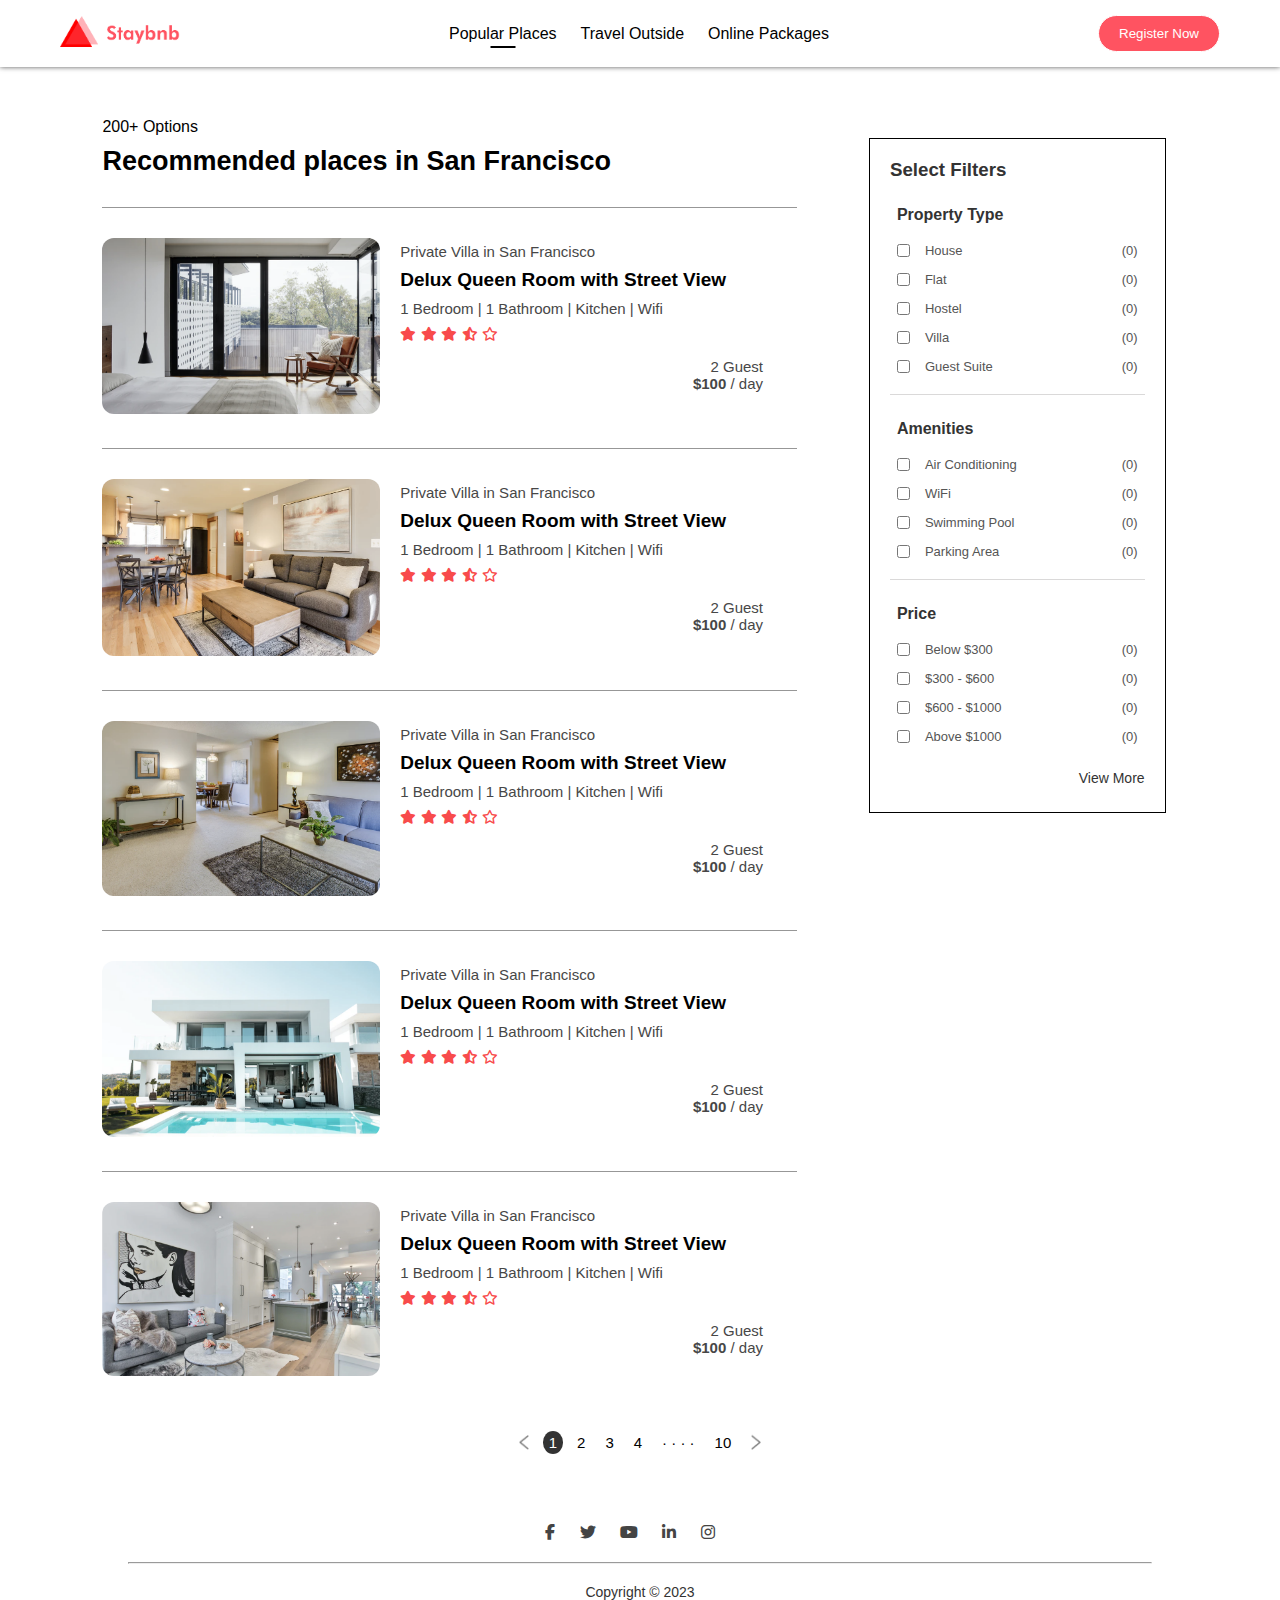
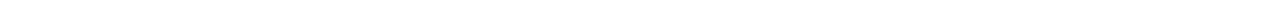
==== listing.html @ f9a523e5 "Added home listing page" ====
<!DOCTYPE html>
<head>
    <meta name="viewport" content="width=device-width, initial-scale=1.0">
    <title>Staybnb</title>
    <link rel="stylesheet" href="style.css">
    <link rel="stylesheet" href="https://cdnjs.cloudflare.com/ajax/libs/font-awesome/6.4.2/css/all.min.css">
</head>
<body>
    <div class="container">

            <nav id="navbar" class="navbar-white">
                <a href="" class="logo"><img src="images/logo-red.png"></a>
                <ul class="flex">
                    <li><a href="" class="active">Popular Places</a></li>
                    <li><a href="">Travel Outside</a></li>
                    <li><a href="">Online Packages</a></li>
                </ul>
                <a href=""><button class="register-btn">Register Now</button></a>
                <i class="fa-solid fa-bars menu-icon" onclick="toggleMenu()"></i>
            </nav>  
            <div class="listing">
                <div class="left">
                    <p>200+ Options</p>
                    <h1>Recommended places in San Francisco</h1>
                    <div class="house">
                        <div class="house-img">
                            <img src="images/house-5.png">
                        </div>
                        <div class="house-info">
                            <p>Private Villa in San Francisco</p>
                            <h2>Delux Queen Room with Street View</h2>
                            <p>1 Bedroom | 1 Bathroom | Kitchen | Wifi</p>
                            <i class="fa-solid fa-star"></i>
                            <i class="fa-solid fa-star"></i>
                            <i class="fa-solid fa-star"></i>
                            <i class="fa-solid fa-star-half-stroke"></i>
                            <i class="fa-regular fa-star"></i>
                            <div class="info-price">
                                <p>2 Guest</p>
                                <p><strong>$100</strong> / day</p>
                            </div>
                        </div>
                    </div>
                    <div class="house">
                        <div class="house-img">
                            <img src="images/house-2.png">
                        </div>
                        <div class="house-info">
                            <p>Private Villa in San Francisco</p>
                            <h2>Delux Queen Room with Street View</h2>
                            <p>1 Bedroom | 1 Bathroom | Kitchen | Wifi</p>
                            <i class="fa-solid fa-star"></i>
                            <i class="fa-solid fa-star"></i>
                            <i class="fa-solid fa-star"></i>
                            <i class="fa-solid fa-star-half-stroke"></i>
                            <i class="fa-regular fa-star"></i>
                            <div class="info-price">
                                <p>2 Guest</p>
                                <p><strong>$100</strong> / day</p>
                            </div>
                        </div>
                    </div>
                    <div class="house">
                        <div class="house-img">
                            <img src="images/house-3.png">
                        </div>
                        <div class="house-info">
                            <p>Private Villa in San Francisco</p>
                            <h2>Delux Queen Room with Street View</h2>
                            <p>1 Bedroom | 1 Bathroom | Kitchen | Wifi</p>
                            <i class="fa-solid fa-star"></i>
                            <i class="fa-solid fa-star"></i>
                            <i class="fa-solid fa-star"></i>
                            <i class="fa-solid fa-star-half-stroke"></i>
                            <i class="fa-regular fa-star"></i>
                            <div class="info-price">
                                <p>2 Guest</p>
                                <p><strong>$100</strong> / day</p>
                            </div>
                        </div>
                    </div>
                    <div class="house">
                        <div class="house-img">
                            <img src="images/house-4.png">
                        </div>
                        <div class="house-info">
                            <p>Private Villa in San Francisco</p>
                            <h2>Delux Queen Room with Street View</h2>
                            <p>1 Bedroom | 1 Bathroom | Kitchen | Wifi</p>
                            <i class="fa-solid fa-star"></i>
                            <i class="fa-solid fa-star"></i>
                            <i class="fa-solid fa-star"></i>
                            <i class="fa-solid fa-star-half-stroke"></i>
                            <i class="fa-regular fa-star"></i>
                            <div class="info-price">
                                <p>2 Guest</p>
                                <p><strong>$100</strong> / day</p>
                            </div>
                        </div>
                    </div>
                    <div class="house">
                        <div class="house-img">
                            <img src="images/house-1.png">
                        </div>
                        <div class="house-info">
                            <p>Private Villa in San Francisco</p>
                            <h2>Delux Queen Room with Street View</h2>
                            <p>1 Bedroom | 1 Bathroom | Kitchen | Wifi</p>
                            <i class="fa-solid fa-star"></i>
                            <i class="fa-solid fa-star"></i>
                            <i class="fa-solid fa-star"></i>
                            <i class="fa-solid fa-star-half-stroke"></i>
                            <i class="fa-regular fa-star"></i>
                            <div class="info-price">
                                <p>2 Guest</p>
                                <p><strong>$100</strong> / day</p>
                            </div>
                        </div>
                    </div>
                </div>
                <div class="right">
                    <div class="filters">
                        <h3>Select Filters</h3>
                        <div class="filter-section">
                            <h4>Property Type</h4>
                            <div class="filter-item">
                                <input type="checkbox">  <label>House</label>  <span>(0)</span>
                            </div>
                            <div class="filter-item">
                                <input type="checkbox">  <label>Flat</label>  <span>(0)</span>
                            </div>
                            <div class="filter-item">
                                <input type="checkbox">  <label>Hostel</label>  <span>(0)</span>
                            </div>
                            <div class="filter-item">
                                <input type="checkbox">  <label>Villa</label>  <span>(0)</span>
                            </div>
                            <div class="filter-item">
                                <input type="checkbox">  <label>Guest Suite</label>  <span>(0)</span>
                            </div>
                        </div>
                        <div class="filter-section">
                            <h4>Amenities</h4>
                            <div class="filter-item">
                                <input type="checkbox">  <label>Air Conditioning</label>  <span>(0)</span>
                            </div>
                            <div class="filter-item">
                                <input type="checkbox">  <label>WiFi</label>  <span>(0)</span>
                            </div>
                            <div class="filter-item">
                                <input type="checkbox">  <label>Swimming Pool</label>  <span>(0)</span>
                            </div>
                            <div class="filter-item">
                                <input type="checkbox">  <label>Parking Area</label>  <span>(0)</span>
                            </div>
                        </div>
                        <div class="filter-section last">
                            <h4>Price</h4>
                            <div class="filter-item">
                                <input type="checkbox">  <label>Below $300</label>  <span>(0)</span>
                            </div>
                            <div class="filter-item">
                                <input type="checkbox">  <label>$300 - $600</label>  <span>(0)</span>
                            </div>
                            <div class="filter-item">
                                <input type="checkbox">  <label>$600 - $1000</label>  <span>(0)</span>
                            </div>
                            <div class="filter-item">
                                <input type="checkbox">  <label>Above $1000</label>  <span>(0)</span>
                            </div>
                        </div>
                        <div class="view-more">
                            <a href="">View More</a>
                        </div>
                    </div>
                </div>
            </div> 
            <div class="pagination">
                <img src="images/arrow.png">
                <span class="page-active">1</span>
                <span>2</span>
                <span>3</span>
                <span>4</span>
                <span>&middot; &middot; &middot; &middot;</span>
                <span>10</span>
                <img src="images/arrow.png" class="right-arrow">
            </div>         

        <footer>
                <a href=""><i class="fa-brands fa-facebook-f"></i></a>
                <a href="#"><i class="fa-brands fa-twitter"></i></a>
                <a href="#"><i class="fa-brands fa-youtube"></i></a>
                <a href="#"><i class="fa-brands fa-linkedin-in"></i></a>
                <a href="#"><i class="fa-brands fa-instagram"></i></a>
            <hr>
            <p>Copyright &copy 2023</p>
        </footer>
        
    </div>

    <script>
        var navbar = document.getElementById("navbar");
        function toggleMenu(){
            navbar.classList.toggle("hidemenu");
        }
    </script>
</body>
</html>
---- style.css ----
*{
    margin: 0;
    padding: 0;
    box-sizing: border-box;
    font-family: 'poppins', sans-serif;
}
.top-section{
    background-image: linear-gradient(rgba(0,0,0,0.3), rgba(0,0,0,0.4)), url("images/banner.png");
    background-attachment: fixed;
    background-size: cover;
    background-position: center;
    min-height: 100vh;
    width: 100%;
    position: relative;
}
.flex{
    display: flex;
    align-items: center;
    justify-content: space-between;
}
nav{
    padding: 15px 60px;
    display: flex;
    align-items: center;
    justify-content: space-between;
    z-index: 30;
}
nav img{
    width: 120px;
}
nav ul{
    width: 380px;
    list-style: none;
}
nav ul li a{
    text-decoration: none;
    font-size: 16px;
    color: #fff;
}
.active{
    position: relative;
}
.active::before{
    content: '';
    position: absolute;
    left: 50%;
    bottom: -6px;
    height: 2px;
    width: 25px;
    transform: translate(-50%);
    background-color: #fff;
}
nav .menu-icon{
    display: none;
}
nav .register-btn{
    background-color: #fff;
    border: none;
    border-radius: 20px;
    padding: 10px 20px;
    text-decoration: none;
    cursor: pointer;
}
.middle{
    position: absolute;
    top: 60%;
    left: 50%;
    transform: translate(-50%, -50%);
}
.middle h1{
    font-size: 38px;
    color: #fff;
    text-align-last: center;
}
.form-section{
    background-color: #e9e2e2;
    border-radius: 30px;
    padding: 9px 10px 9px 25px;
    margin-top: 40px;
}
.form-section label{
    font-weight: bold;
    font-size: 13px;
}
.form-section input{
    border: none;
    outline: none;
    background: transparent;
}
.form-section input::placeholder{
    font-size: 12px;
}
.form-section form div{
    width: 20%;
    margin-right: 2%;
    border-right: 1px grey solid;
}
.form-section form div:last-of-type{
    border-right: none;
}
.form-section button{
    border-radius: 50%;
    background-color: #ff5361;
    padding: 12px 12px 8px;
    border: none;
    cursor: pointer;
}
.form-section button img{
    width: 15px;
}

/* ------ bottom section ------ */

.bottom-section{
    padding: 2% 5%;
}
.top-section h2, .bottom-section h2{
    margin-bottom: 22px;
    margin-top: 10px;
    font-weight: 300;
}
.exclusives{
    margin-top: 10px;
}
.exclusive-images{
    display: grid;
    grid-template-columns: repeat(auto-fit, minmax(200px, 1fr));
    gap: 25px 20px;
}
.exclusive-images .ex-img{
    min-width: 200px;
    border-radius: 10px;
}
.exclusive-images img{
    width: 100%;
}
.exclusive-images div{
    position: relative;
}
.exclusive-images div span{
    position: absolute;
    top: 50%;
    left: 50%;
    transform: translate(-50%, -50%);
    color: #fff;
}
.trending-places{
    margin-top: 40px;
}
.trending-images{
    display: flex;
    align-items: center;
    justify-content: space-between;
}
.trending-images div img{
    width: 95%;
    border-radius: 10px;
}
.trending-images div p{
    font-size: 15px;
    font-weight: bold;
    margin-top: 10px;
}
.sharing{
    margin-top: 60px;
    background-image: linear-gradient(to right, rgba(0,0,0,0.8), rgba(0,0,0,0.3), transparent), url(images/banner-2.png);
    background-size: cover;
    background-position: center;
    background-attachment: fixed;
    padding: 95px 60px;
    border-radius: 10px;
    color: #fff;
}
.sharing-text h1{
    font-weight: 300;
    letter-spacing: 1px;
}
.sharing-text p{
    font-size: 14px;
    padding: 15px 0px;
}
.sharing-btn{
    background-color: #ff5361;
    color: #fff;
    padding: 10px 20px;
    margin-top: 10px;
    border: none;
    border-radius: 10px;
}
.travel-stories{
    margin-top: 40px;
}
.travel-images{
    display: flex;
    align-items: center;
    justify-content: space-between;
}
.travel-images div{
    position: relative;
    width: 31%;
    border-radius: 50%;
}
.travel-images div img{
    width: 100%;
    border-radius: 60%;
}
.travel-images div:hover img{
    opacity: 0.9;
}
.travel-images div span{
    position: absolute;
    top: 50%;
    left: 50%;
    transform: translate(-50%, -50%);
    width: 75%;
    text-align: center;
    color: #fff;
    font-size: 18px;
}
.travellers-btn{
    margin: 60px 0px 50px 42%;
    padding: 12px 35px;
    border: none;
    border-radius: 20px;
    background-color: #ff5361;
    color: #fff;
    font-size: 15px;
}
.about{
    text-align: center;
    padding: 0px 15%;
    margin-bottom: 40px;
    color: #333;
}
.about p{
    font-size: 15px;
}

/*------ footer ------ */
footer{
    text-align: center;
}
footer a{
    color: #444;
    margin-right: 20px;
}
footer hr{
    margin: 20px auto;
    width: 80%;
}
footer p{
    font-size: 14px;
    text-align: center;
    color: #333;
    margin-bottom: 20px;
}

/*------ mobile view ------*/
@media only screen and (max-width: 600px){
    nav{
        background-color: black;
        padding: 15px 30px;
        border-radius: 3px;
        display: inline-block;
        position: fixed;
        z-index: 20;
        text-align: right;
        width: 100%;
        max-height: 60px;
        overflow: hidden;
        transition: max-height 0.5s;
    }
    nav .logo img{
        position: fixed;
        top: 20px;
        left: 25px;
        width: 90px;
    }
    #navbar ul{
        display: block;
        padding: 40px 60px 15px 0px;
    }
    nav ul li{
        padding-top: 5px;
    }
    nav ul li a{
        font-size: 12px;
    }
    nav .menu-icon{
        position: fixed;
        top: 25px;
        right: 25px;
        display: inline;
        color: #fff;
        cursor: pointer;
    }
    nav a{
        text-decoration: none;
    }
    nav .register-btn{
        display: block;
        width: 100px;
        padding: 6px 14px;
        font-size: 11px;
        margin-left: 227px;
    }
    #navbar .active::before{
        display: none;
    }
    .middle{
        position: absolute;
        top: 53%;
        left: 50%;
        transform: translate(-50%, -50%);
        width: 65%;
    }
    .middle h1{
        font-size: 25px;
        font-weight: 300;
    }
    .form-section{
        border-radius: 5px;
        background-color: #fff;
        margin-top: 20px;
    }
    .form-section form{
        display: block;
        margin-top: 10px;
    }
    .form-section form div{
        width: 90%;
        margin-right: 2%;
        border-bottom: 1px grey solid;
        border-right: none;
        margin-bottom: 20px;
    }
    .form-section button{
        display: block;
        margin: 0px auto 10px;
    }
    .trending-images div p{
        font-size: 12px;
        margin-top: 8px;
    }
    .sharing-text p{
        font-size: 12px;
    }
    .sharing-text p br{
        display: none;
    }
    .travel-images div span{
        font-size: 11px;
    }
    .travellers-btn{
        margin: 50px 0px 50px 25%;
        padding: 12px 10%;
        font-size: 12px;
    }
    .about p{
        font-size: 12px;
    }
    footer a{
        color: #444;
        font-size: 12px;
        margin-right: 20px;
    }
    footer p{
        font-size: 12px;
    }
    .hidemenu{
        max-height: 200px;
    }
}

/*------ listing page ------*/
.navbar-white{
    box-shadow: 0px 0px 5px #575757;
}
.navbar-white ul li a{
    color: #000;
}
 .navbar-white .register-btn{
    border: 1px solid;
    background-color: #ff5361;
    color: #fff;
}
.navbar-white .active::before{
    background-color: #000;
}
.listing{
    display: flex;
    padding: 4% 8%;
}
.left{
    flex-basis: 65%;
}
.right{
    flex-basis: 30%;
}
.left h1{
    font-size: 27px;
    margin-top: 10px;
}
.house{
    display: flex;
    margin-top: 30px;
    padding-top: 30px;
    border-top: 1px solid #979797;
}
.house-img{
    flex-basis: 40%;
}
.house-img img{
    width: 100%;
    border-radius: 12px;
}
.house-info{
    flex-basis: 58%;
    padding: 5px 20px;
}
.house-info h2{
    font-size: 19px;
    padding: 9px 0px;
}
.house-info p{
    font-size: 15px;
    color: #474747;
}
.house-info i{
    color: rgb(248, 75, 75);
    font-size: 14px;
    margin-top: 10px;
}
.info-price{
    text-align: right;
    padding-top: 15px;
}
.right{
    margin-left: 60px;
    padding: 20px 12px;
}
.filters{
    padding: 20px 20px;
    border: 1px solid #000;
}
.filters h3{
    margin-bottom: 10px;
    color: #333;
}
.filter-section{
    padding: 0px 7px 20px 7px;
    border-bottom: 1px solid #dad9d9;
}
.last{
    border-bottom: none;
}
.filter-section h4{
    margin-top: 25px;
    padding-bottom: 5px;
    color: #333;
}
.filter-item{
    display: flex;
    align-items: center;
    color: #555;
    font-size: 13px;
    margin-top: 14px;
}
.filter-item input{
    cursor: pointer;
}
.filter-item label{
    flex: 1;
    margin-left: 15px;
}
.view-more{
    text-align: right;
    padding: 5px 0px;
}
.view-more a{
    color: #333;
    text-decoration: none;
    font-size: 14px;
}
.pagination{
    display: flex;
    align-items: center;
    justify-content: center;
    margin-bottom: 70px;
}
.pagination img{
    width: 10px;
    margin: 0px 10px;
}
.pagination span{
    font-size: 15px;
    border-radius: 50%;
    margin: 0px 4px;
    padding: 3px 6px;
}
.page-active{
    background-color: #333;
    color: #fff;
}
.pagination .right-arrow{
    transform: rotate(180deg);
}

/*------ listing page mobile view ------*/
@media only screen and (max-width: 600px){
    .navbar-white{
        border-radius: 0;
        background-color: #fff;
    }
    .navbar-white .menu-icon{
        color: #000;
    }
    .listing{
        display: block;
        padding-top: 90px;
    }
    .left p{
        font-size: 15px;
    }
    .left h1{
        font-size: 20px;
    }
    .house{
        display: block;
    }
    .house-info h2
    {
        font-size: 17px;
    }
    .house-info p{
        font-size: 13px;
    }
    .house-info i{
        font-size: 12px;
    }
    .right{
        margin-left: 0px;
    }
    .pagination img{
        width: 8px;
    }
    .pagination span{
        font-size: 12px;
    }
}
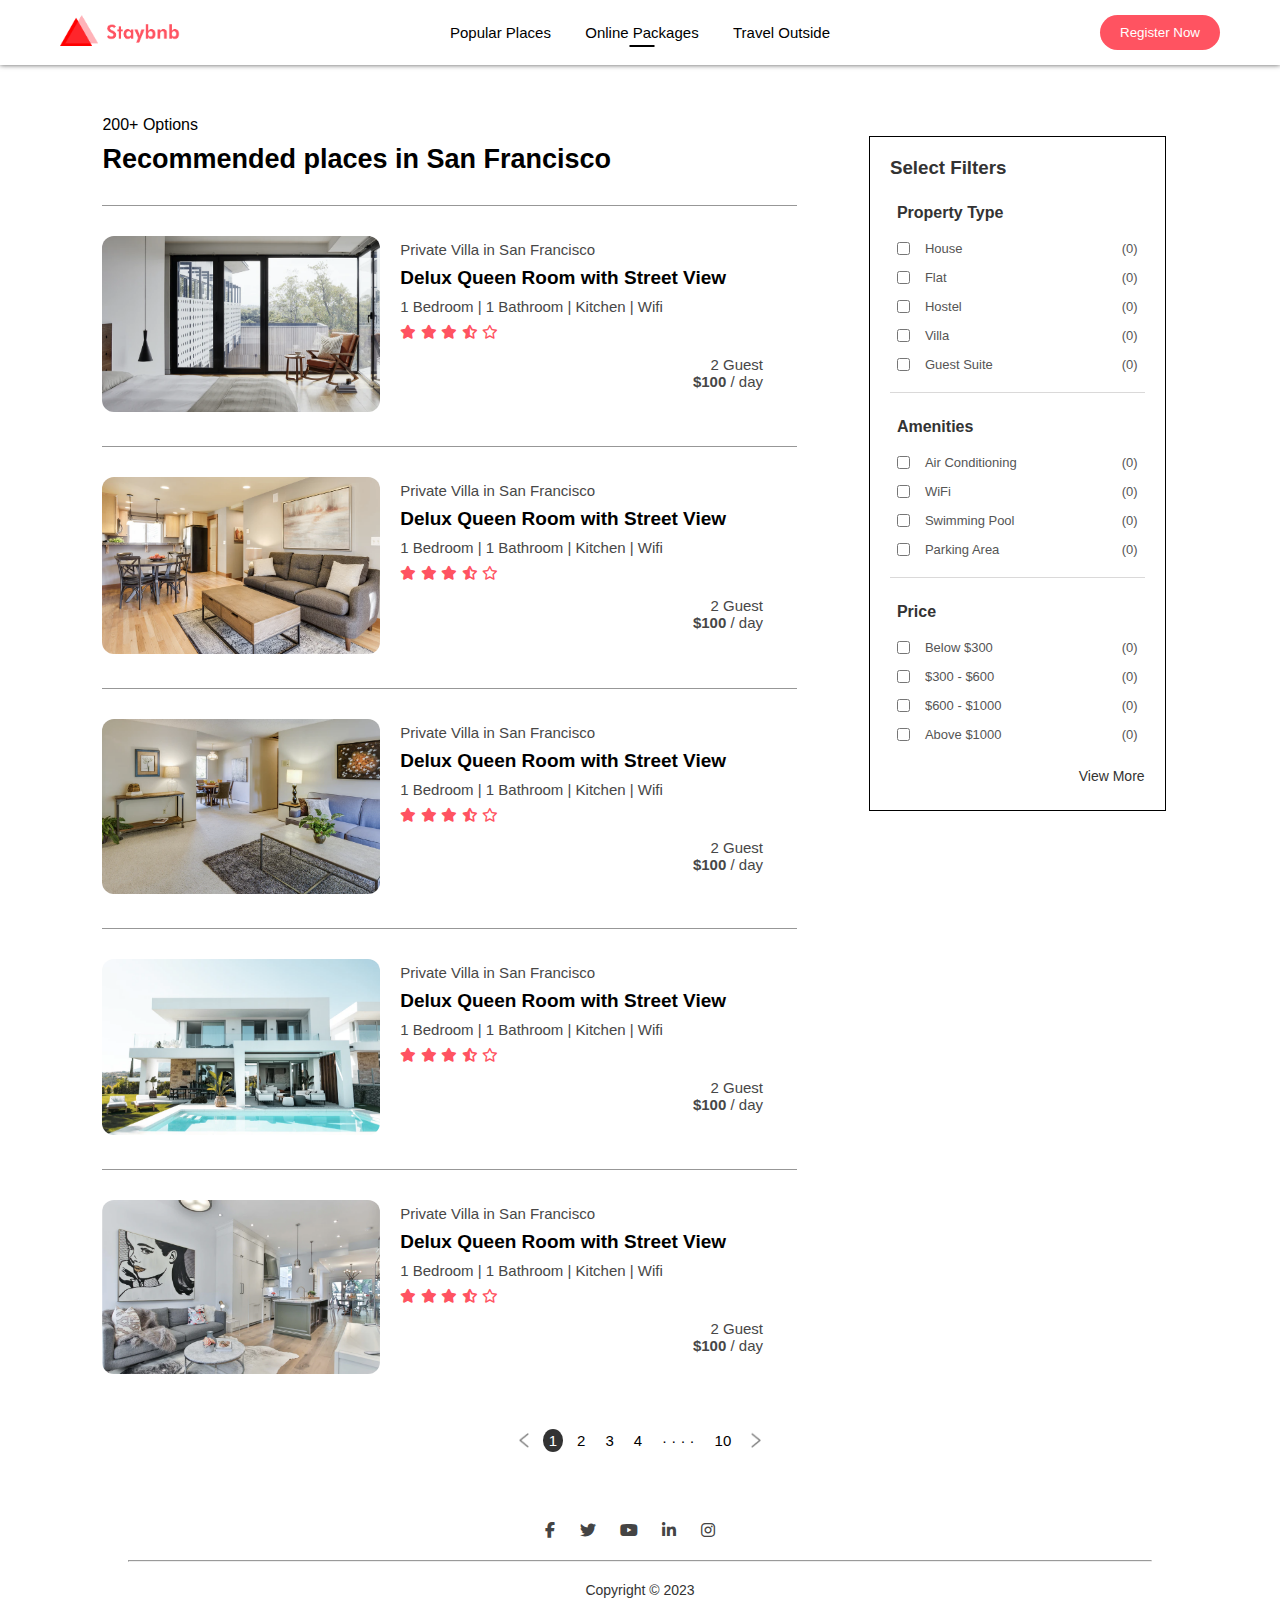
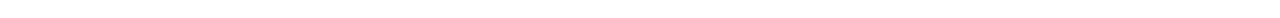
==== commit 8d654d99: "Added house details page and completed mobile view design" ====
--- a/listing.html
+++ b/listing.html
@@ -9,11 +9,11 @@
     <div class="container">
 
             <nav id="navbar" class="navbar-white">
-                <a href="" class="logo"><img src="images/logo-red.png"></a>
+                <a href="index.html" class="logo"><img src="images/logo-red.png"></a>
                 <ul class="flex">
-                    <li><a href="" class="active">Popular Places</a></li>
+                    <li><a href="index.html">Popular Places</a></li>
+                    <li><a href="#" class="active">Online Packages</a></li>
                     <li><a href="">Travel Outside</a></li>
-                    <li><a href="">Online Packages</a></li>
                 </ul>
                 <a href=""><button class="register-btn">Register Now</button></a>
                 <i class="fa-solid fa-bars menu-icon" onclick="toggleMenu()"></i>
@@ -22,101 +22,113 @@
                 <div class="left">
                     <p>200+ Options</p>
                     <h1>Recommended places in San Francisco</h1>
-                    <div class="house">
-                        <div class="house-img">
-                            <img src="images/house-5.png">
-                        </div>
-                        <div class="house-info">
-                            <p>Private Villa in San Francisco</p>
-                            <h2>Delux Queen Room with Street View</h2>
-                            <p>1 Bedroom | 1 Bathroom | Kitchen | Wifi</p>
-                            <i class="fa-solid fa-star"></i>
-                            <i class="fa-solid fa-star"></i>
-                            <i class="fa-solid fa-star"></i>
-                            <i class="fa-solid fa-star-half-stroke"></i>
-                            <i class="fa-regular fa-star"></i>
-                            <div class="info-price">
-                                <p>2 Guest</p>
-                                <p><strong>$100</strong> / day</p>
-                            </div>
-                        </div>
-                    </div>
-                    <div class="house">
-                        <div class="house-img">
-                            <img src="images/house-2.png">
-                        </div>
-                        <div class="house-info">
-                            <p>Private Villa in San Francisco</p>
-                            <h2>Delux Queen Room with Street View</h2>
-                            <p>1 Bedroom | 1 Bathroom | Kitchen | Wifi</p>
-                            <i class="fa-solid fa-star"></i>
-                            <i class="fa-solid fa-star"></i>
-                            <i class="fa-solid fa-star"></i>
-                            <i class="fa-solid fa-star-half-stroke"></i>
-                            <i class="fa-regular fa-star"></i>
-                            <div class="info-price">
-                                <p>2 Guest</p>
-                                <p><strong>$100</strong> / day</p>
-                            </div>
-                        </div>
-                    </div>
-                    <div class="house">
-                        <div class="house-img">
-                            <img src="images/house-3.png">
-                        </div>
-                        <div class="house-info">
-                            <p>Private Villa in San Francisco</p>
-                            <h2>Delux Queen Room with Street View</h2>
-                            <p>1 Bedroom | 1 Bathroom | Kitchen | Wifi</p>
-                            <i class="fa-solid fa-star"></i>
-                            <i class="fa-solid fa-star"></i>
-                            <i class="fa-solid fa-star"></i>
-                            <i class="fa-solid fa-star-half-stroke"></i>
-                            <i class="fa-regular fa-star"></i>
-                            <div class="info-price">
-                                <p>2 Guest</p>
-                                <p><strong>$100</strong> / day</p>
-                            </div>
-                        </div>
-                    </div>
-                    <div class="house">
-                        <div class="house-img">
-                            <img src="images/house-4.png">
-                        </div>
-                        <div class="house-info">
-                            <p>Private Villa in San Francisco</p>
-                            <h2>Delux Queen Room with Street View</h2>
-                            <p>1 Bedroom | 1 Bathroom | Kitchen | Wifi</p>
-                            <i class="fa-solid fa-star"></i>
-                            <i class="fa-solid fa-star"></i>
-                            <i class="fa-solid fa-star"></i>
-                            <i class="fa-solid fa-star-half-stroke"></i>
-                            <i class="fa-regular fa-star"></i>
-                            <div class="info-price">
-                                <p>2 Guest</p>
-                                <p><strong>$100</strong> / day</p>
-                            </div>
-                        </div>
-                    </div>
-                    <div class="house">
-                        <div class="house-img">
-                            <img src="images/house-1.png">
-                        </div>
-                        <div class="house-info">
-                            <p>Private Villa in San Francisco</p>
-                            <h2>Delux Queen Room with Street View</h2>
-                            <p>1 Bedroom | 1 Bathroom | Kitchen | Wifi</p>
-                            <i class="fa-solid fa-star"></i>
-                            <i class="fa-solid fa-star"></i>
-                            <i class="fa-solid fa-star"></i>
-                            <i class="fa-solid fa-star-half-stroke"></i>
-                            <i class="fa-regular fa-star"></i>
-                            <div class="info-price">
-                                <p>2 Guest</p>
-                                <p><strong>$100</strong> / day</p>
-                            </div>
-                        </div>
-                    </div>
+                    <a href="house.html">
+                        <div class="house">
+                            <div class="house-img">
+                                <img src="images/house-5.png">
+                            </div>
+                            <div class="house-info">
+                                <p>Private Villa in San Francisco</p>
+                                <h2>Delux Queen Room with Street View</h2>
+                                <p>1 Bedroom | 1 Bathroom | Kitchen | Wifi</p>
+                                <i class="fa-solid fa-star"></i>
+                                <i class="fa-solid fa-star"></i>
+                                <i class="fa-solid fa-star"></i>
+                                <i class="fa-solid fa-star-half-stroke"></i>
+                                <i class="fa-regular fa-star"></i>
+                                <div class="info-price">
+                                    <p>2 Guest</p>
+                                    <p><strong>$100</strong> / day</p>
+                                </div>
+                            </div>
+                        </div>
+                    </a>    
+                    <a href="house.html">
+                        <div class="house">
+                            <div class="house-img">
+                                <img src="images/house-2.png">
+                            </div>
+                            <div class="house-info">
+                                <p>Private Villa in San Francisco</p>
+                                <h2>Delux Queen Room with Street View</h2>
+                                <p>1 Bedroom | 1 Bathroom | Kitchen | Wifi</p>
+                                <i class="fa-solid fa-star"></i>
+                                <i class="fa-solid fa-star"></i>
+                                <i class="fa-solid fa-star"></i>
+                                <i class="fa-solid fa-star-half-stroke"></i>
+                                <i class="fa-regular fa-star"></i>
+                                <div class="info-price">
+                                    <p>2 Guest</p>
+                                    <p><strong>$100</strong> / day</p>
+                                </div>
+                            </div>
+                        </div>
+                    </a>  
+                    <a href="house.html">
+                        <div class="house">
+                            <div class="house-img">
+                                <img src="images/house-3.png">
+                            </div>
+                            <div class="house-info">
+                                <p>Private Villa in San Francisco</p>
+                                <h2>Delux Queen Room with Street View</h2>
+                                <p>1 Bedroom | 1 Bathroom | Kitchen | Wifi</p>
+                                <i class="fa-solid fa-star"></i>
+                                <i class="fa-solid fa-star"></i>
+                                <i class="fa-solid fa-star"></i>
+                                <i class="fa-solid fa-star-half-stroke"></i>
+                                <i class="fa-regular fa-star"></i>
+                                <div class="info-price">
+                                    <p>2 Guest</p>
+                                    <p><strong>$100</strong> / day</p>
+                                </div>
+                            </div>
+                        </div>
+                    </a>  
+                    <a href="house.html">
+                        <div class="house">
+                            <div class="house-img">
+                                <img src="images/house-4.png">
+                            </div>
+                            <div class="house-info">
+                                <p>Private Villa in San Francisco</p>
+                                <h2>Delux Queen Room with Street View</h2>
+                                <p>1 Bedroom | 1 Bathroom | Kitchen | Wifi</p>
+                                <i class="fa-solid fa-star"></i>
+                                <i class="fa-solid fa-star"></i>
+                                <i class="fa-solid fa-star"></i>
+                                <i class="fa-solid fa-star-half-stroke"></i>
+                                <i class="fa-regular fa-star"></i>
+                                <div class="info-price">
+                                    <p>2 Guest</p>
+                                    <p><strong>$100</strong> / day</p>
+                                </div>
+                            </div>
+                        </div>
+                    </a>  
+                    <a href="house.html">
+                        <div class="house">
+                            <div class="house-img">
+                                <img src="images/house-1.png">
+                            </div>
+                            <div class="house-info">
+                                <p>Private Villa in San Francisco</p>
+                                <h2>Delux Queen Room with Street View</h2>
+                                <p>1 Bedroom | 1 Bathroom | Kitchen | Wifi</p>
+                                <i class="fa-solid fa-star"></i>
+                                <i class="fa-solid fa-star"></i>
+                                <i class="fa-solid fa-star"></i>
+                                <i class="fa-solid fa-star-half-stroke"></i>
+                                <i class="fa-regular fa-star"></i>
+                                <div class="info-price">
+                                    <p>2 Guest</p>
+                                    <p><strong>$100</strong> / day</p>
+                                </div>
+                            </div>
+                        </div>
+                    </a>       
+
+                    
                 </div>
                 <div class="right">
                     <div class="filters">
--- a/style.css
+++ b/style.css
@@ -34,7 +34,7 @@
 }
 nav ul li a{
     text-decoration: none;
-    font-size: 16px;
+    font-size: 15px;
     color: #fff;
 }
 .active{
@@ -61,6 +61,9 @@
     text-decoration: none;
     cursor: pointer;
 }
+.register-btn:hover{
+    box-shadow: 0px 2px 5px #979797;
+}
 .middle{
     position: absolute;
     top: 60%;
@@ -136,6 +139,11 @@
 }
 .exclusive-images div{
     position: relative;
+    cursor: pointer;
+    transition: 0.4s;
+}
+.exclusive-images div:hover{
+    transform: translateY(-5%);
 }
 .exclusive-images div span{
     position: absolute;
@@ -151,10 +159,18 @@
     display: flex;
     align-items: center;
     justify-content: space-between;
+    gap: 2%;
+}
+.trending-images div{
+    width: 95%;
 }
 .trending-images div img{
-    width: 95%;
+    width: 100%;
     border-radius: 10px;
+    cursor: pointer;
+}
+.trending-images div img:hover{
+    box-shadow: 0px 0px 8px #979797;
 }
 .trending-images div p{
     font-size: 15px;
@@ -186,6 +202,12 @@
     margin-top: 10px;
     border: none;
     border-radius: 10px;
+    cursor: pointer;
+}
+.sharing-btn:hover{
+    background: transparent;
+    padding: 9px 19px;
+    border: 1px solid #ff5361;
 }
 .travel-stories{
     margin-top: 40px;
@@ -225,6 +247,10 @@
     background-color: #ff5361;
     color: #fff;
     font-size: 15px;
+    cursor: pointer;
+}
+.travellers-btn:hover{
+    box-shadow: 0px 3px 5px #979797;
 }
 .about{
     text-align: center;
@@ -380,7 +406,6 @@
     color: #000;
 }
  .navbar-white .register-btn{
-    border: 1px solid;
     background-color: #ff5361;
     color: #fff;
 }
@@ -401,6 +426,10 @@
     font-size: 27px;
     margin-top: 10px;
 }
+.left a{
+    text-decoration: none;
+    color: #000;
+}
 .house{
     display: flex;
     margin-top: 30px;
@@ -413,6 +442,10 @@
 .house-img img{
     width: 100%;
     border-radius: 12px;
+    transition: 0.5s;
+}
+.house-img img:hover{
+    transform: translateY(-5%);
 }
 .house-info{
     flex-basis: 58%;
@@ -427,7 +460,7 @@
     color: #474747;
 }
 .house-info i{
-    color: rgb(248, 75, 75);
+    color: #ff5361;
     font-size: 14px;
     margin-top: 10px;
 }
@@ -491,12 +524,14 @@
 .pagination img{
     width: 10px;
     margin: 0px 10px;
+    cursor: pointer;
 }
 .pagination span{
     font-size: 15px;
     border-radius: 50%;
     margin: 0px 4px;
     padding: 3px 6px;
+    cursor: pointer;
 }
 .page-active{
     background-color: #333;
@@ -547,4 +582,300 @@
     .pagination span{
         font-size: 12px;
     }
-}+}
+
+/*------ house details page ------*/
+.details{
+    padding: 3% 10%;
+}
+.house-details span{
+    display: flex;
+    padding: 15px 0px;
+}
+.house-details span i{
+    font-size: 13px;
+    color: #ff5361;
+}
+.house-details span p{
+    font-size: 14px;
+    margin-left: 20px;
+}
+.house-images{
+    display: flex;
+    gap: 1%;
+}
+.large-image{
+    flex-basis: 50%;
+}
+.large-image img{
+    width: 100%;
+    border-radius: 10px;
+}
+.small-image{
+    flex-basis: 50%;
+    display: grid;
+    grid-template-columns: repeat(auto-fit, minmax(200px, 1fr));
+    grid-gap: 2%;
+}
+.small-image img{
+    width: 100%;
+    border-radius: 10px;
+}
+.housedetails-bottom{
+    margin-top: 10px;
+}
+.housedetails-bottom span{
+    display: flex;
+    padding-left: 0px;
+    padding-top: 8px;
+}
+.housedetails-bottom span p:first-of-type{
+    margin-left: 0px;
+}
+.bold{
+    font-weight: bold;
+    text-align: right;
+}
+.details hr{
+    width: 65%;
+    margin: 20px auto 40px auto;
+}
+.house-search{
+    display: flex;
+    justify-content: space-between;
+    margin: 30px auto;
+    padding: 10px 30px;
+    border-radius: 5px;
+    background: #fff;
+    box-shadow: 0 0 15px #979797;
+    width: 90%;
+}
+.house-search div{
+    margin: 10px 10px;
+}
+.house-search div label{
+    font-size: 14px;
+}
+.house-search div input{
+    display: block;
+    border: none;
+    outline: none;
+    padding: 5px 0px;
+}
+.house-search .check-btn{
+    width: 25%;
+    height: 10%;
+    margin-top: 7px;
+    padding: 12px 20px;
+    border: none;
+    border-radius: 5px;
+    color: #fff;
+    background-color: #ff5361;
+    cursor: pointer;
+}
+.facilities{
+    width: 65%;
+    padding: 10px 0px 20px 0px;
+    border-bottom: 2px solid #c9c9c9;
+}
+.facilities div{
+    margin: 10px 0px;
+    color: #444;
+}
+.facilities div span{
+    display: flex;
+    align-items: center;
+    gap: 3%;
+}
+.facilities div span i{
+    font-size: 14px;
+}
+.facilities div span p{
+    font-size: 16px;
+    font-weight: bold;
+    padding: 5px 0px;
+    margin: 0px;
+}
+.facilities div p{
+    font-size: 14px;
+    margin-left: 5%;
+}
+.description{
+    width: 65%;
+    padding: 40px 0px;
+    border-bottom: 2px solid #c9c9c9;
+}
+.description p{
+    width: 80%;
+    font-size: 14px;
+    line-height: 20px;
+    margin-bottom: 10px;
+}
+.description a{
+    color: #333;
+    font-weight: bold;
+}
+.map{
+    padding: 30px 0px 10px 0px;
+}
+.map iframe{
+    width: 100%;
+    border-radius: 5px;
+    margin: 20px 0px;
+}
+.map p{
+    font-size: 15px;
+    font-weight: bold;
+}
+.map hr{
+    width: 65%;
+    margin-left: 0px;
+}
+.host{
+    margin-bottom: 30px;
+}
+.host-info{
+    display: flex;
+    align-items: center;
+    gap: 2%;
+}
+.host-image{
+    width: 80px;
+}
+.host-image img{
+    width: 100%;
+    border-radius: 50%;
+}
+.rating{
+    display: flex;
+    padding-top: 10px;
+}
+.rating i{
+
+   color: #ff5361;
+   font-size: 14px;
+   padding: 0px 2px;
+}
+.rating p{
+    margin-left: 10px;
+    font-size: 14px;
+}
+.host button{
+    margin-left: 7%;
+    background: transparent;
+    padding: 12px 28px;
+    margin-top: 20px;
+    border: 1px solid #b84751;
+    border-radius: 5px;
+    cursor: pointer;
+}
+.host button:hover{
+    background: #ff5361;
+    padding: 13px 29px;
+    color: #fff;
+    border: none;
+}
+
+/*------ house page mobile view ------*/
+@media only screen and (max-width:600px){
+    .details{
+        padding-top: 90px;
+    }
+    .house-details span{
+        display: block;
+        padding-top: 5px;
+    }
+    .house-details span i{
+        font-size: 12px;
+    }
+    .house-details span p{
+        font-size: 12px;
+        padding-top: 2px;
+        margin-left: 0px;
+    }
+    .house-images{
+        display: block;
+    }
+    .small-image{
+        grid-template-columns: repeat(auto-fit, minmax(100px, 1fr));
+        grid-gap: 3%;
+    }
+    .housedetails-bottom h3{
+        font-size: 18px;
+        margin-top: 15px;
+    }
+    .housedetails-bottom span{
+        display: flex;
+    }
+    .housedetails-bottom span p{
+        margin-left: 10px;
+    }
+    .bold{
+        font-size: 13px;
+        text-align: left;
+    }
+    .house-search{
+        display: block;
+    }
+    .house-search div{
+        padding: 8px 0px;
+    }
+    .house-search div label{
+        font-size: 13px;
+    }
+    .house-search div input{
+        width: 100%;
+        border-bottom: 1px solid #979797;
+    }
+    .house-search div input::placeholder{
+        font-size: 12px;
+    }
+    .house-search .check-btn{
+        width: 100%;
+        padding: 10px 15px;
+        margin: 5px 0px 10px 0px;
+        cursor: pointer;
+    }
+    .facilities{
+        width: 100%;
+    }
+    .facilities div span i{
+        font-size: 12px;
+    }
+    .facilities div span p{
+        font-size: 14px;
+    }
+    .facilities div p{
+        margin-left: 7%;
+        font-size: 12px;
+    }
+    .description{
+        width: 100%;
+        text-align: center;
+    }
+    .description p{
+        width: 100%;
+        font-size: 12px;
+    }
+    .description a{
+        font-size: 14px;
+    }
+    .map h2{
+        font-size: 18px;
+    }
+    .map p{
+        font-size: 12px;
+    }
+    .host-info{
+        display: block;
+    }
+    .host-info div h3{
+        font-size: 15px;
+    }
+    .rating i, .rating p{
+        font-size: 12px;
+    }
+    .host button{
+        padding: 10px 25px;
+    }
+}
